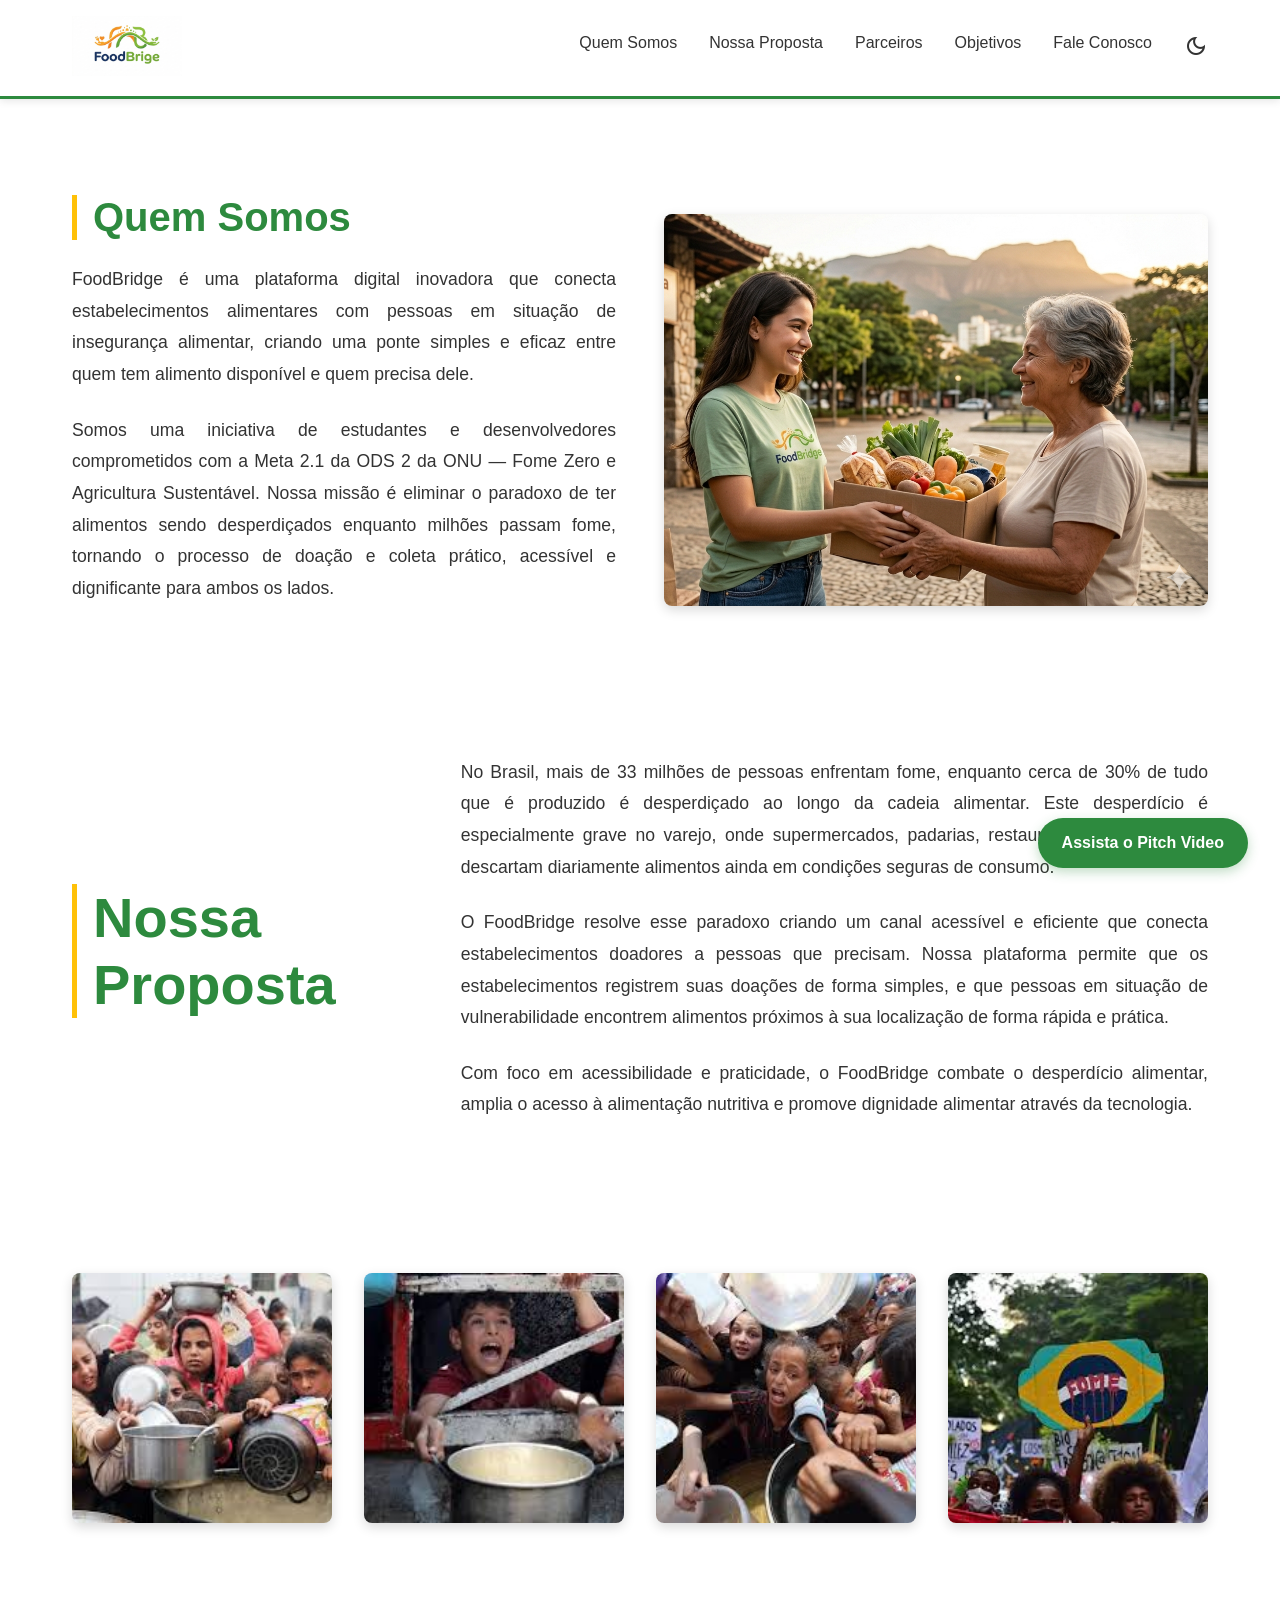
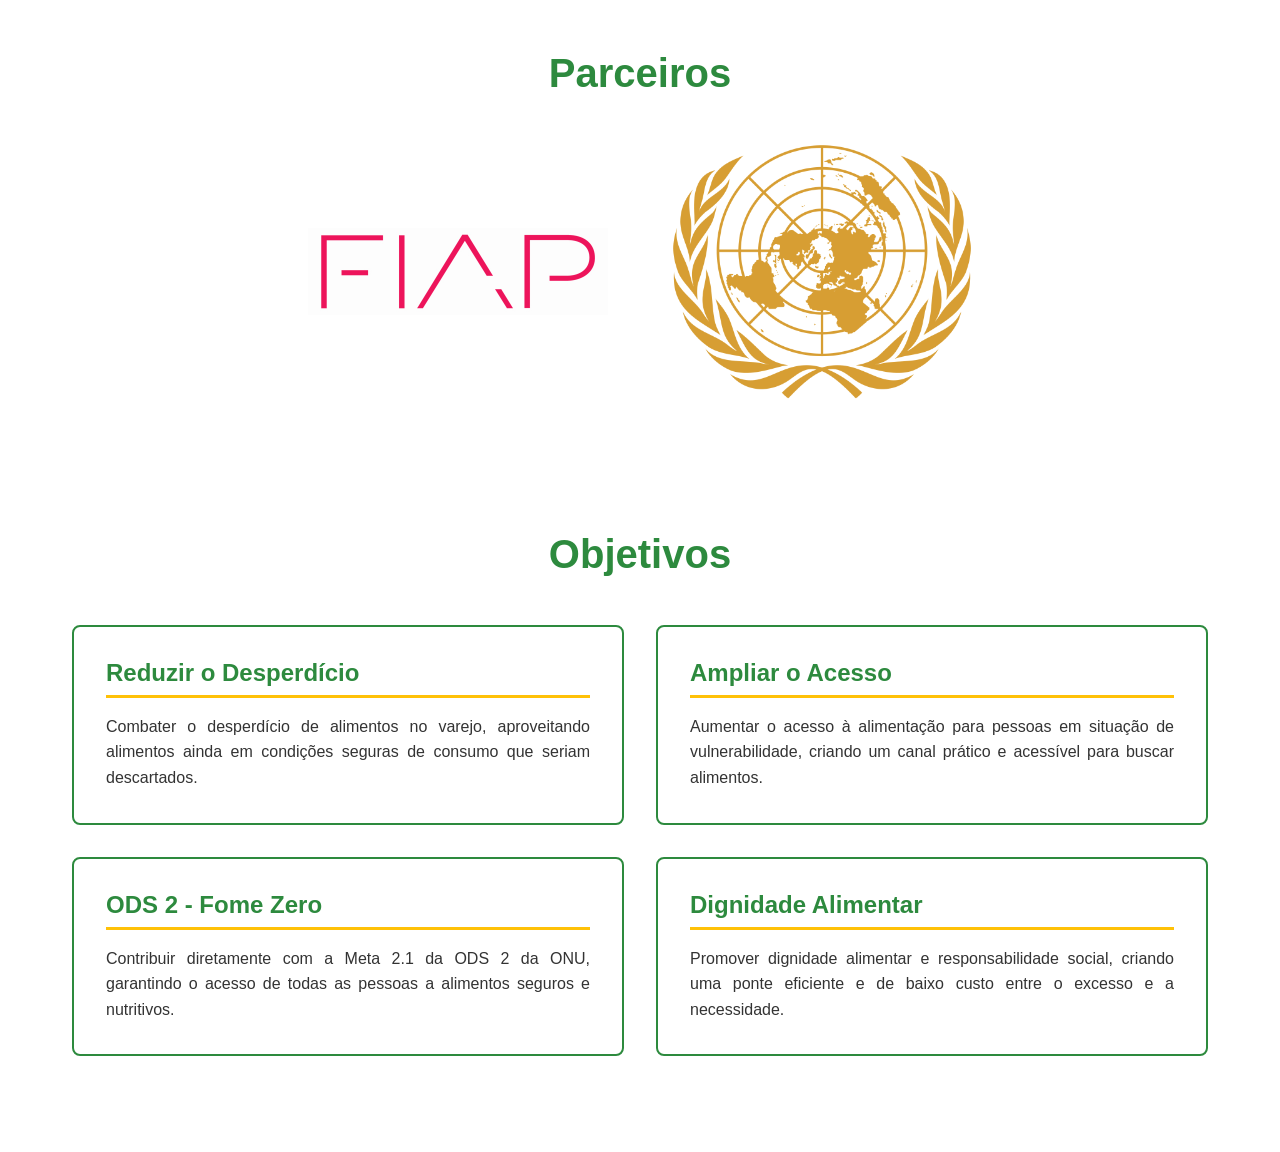
==== index.html @ bb95e129 "feat: website foodBridge - Sprint 4" ====
<!doctype html>
<html lang="pt-br">
  <head>
    <meta charset="UTF-8" />
    <meta name="viewport" content="width=device-width, initial-scale=1.0" />
    <title>FoodBridge</title>
    <link rel="stylesheet" href="style.css" />
    <link rel="icon" href="images/logo.png" type="image/png" />
    <link
      rel="stylesheet"
      href="https://fonts.googleapis.com/css2?family=Material+Symbols+Outlined:opsz,wght,FILL,GRAD@20..48,100..700,0..1,-50..200&icon_names=dark_mode"
    />
  </head>
  <body>
    <div class="link-video-container">
      <a class="link-video" href="https://youtu.be/R_uPDeTlvBQ" target="_blank"
        >Assista o Pitch Video</a
      >
    </div>

    <header class="header">
      <div class="header-container">
        <div class="logo">
          <a href="./"><img src="images/logo.png" alt="FoodBridge Logo" /></a>
        </div>

        <nav class="navbar">
          <ul class="nav-links">
            <li><a href="#quem-somos">Quem Somos</a></li>
            <li><a href="#proposta">Nossa Proposta</a></li>
            <li><a href="#parceiros">Parceiros</a></li>
            <li><a href="#objetivos">Objetivos</a></li>
            <li><a href="fale-conosco.html">Fale Conosco</a></li>
            <li>
              <span class="material-symbols-outlined dark_mode_icon">
                dark_mode
              </span>
            </li>
          </ul>
        </nav>
      </div>
    </header>

    <main>
      <section id="quem-somos" class="quem-somos">
        <div class="quem-somos-container">
          <div class="quem-somos-text">
            <h2>Quem Somos</h2>
            <p>
              FoodBridge é uma plataforma digital inovadora que conecta
              estabelecimentos alimentares com pessoas em situação de
              insegurança alimentar, criando uma ponte simples e eficaz entre
              quem tem alimento disponível e quem precisa dele.
            </p>
            <p>
              Somos uma iniciativa de estudantes e desenvolvedores comprometidos
              com a Meta 2.1 da ODS 2 da ONU — Fome Zero e Agricultura
              Sustentável. Nossa missão é eliminar o paradoxo de ter alimentos
              sendo desperdiçados enquanto milhões passam fome, tornando o
              processo de doação e coleta prático, acessível e dignificante para
              ambos os lados.
            </p>
          </div>
          <div class="quem-somos-image">
            <img src="images/quem-somos.png" alt="Quem Somos" />
          </div>
        </div>
      </section>

      <section id="proposta" class="proposta">
        <div class="proposta-container">
          <div class="proposta-header">
            <h2>Nossa Proposta</h2>
          </div>
          <div class="proposta-text">
            <p>
              No Brasil, mais de 33 milhões de pessoas enfrentam fome, enquanto
              cerca de 30% de tudo que é produzido é desperdiçado ao longo da
              cadeia alimentar. Este desperdício é especialmente grave no
              varejo, onde supermercados, padarias, restaurantes e lanchonetes
              descartam diariamente alimentos ainda em condições seguras de
              consumo.
            </p>
            <p>
              O FoodBridge resolve esse paradoxo criando um canal acessível e
              eficiente que conecta estabelecimentos doadores a pessoas que
              precisam. Nossa plataforma permite que os estabelecimentos
              registrem suas doações de forma simples, e que pessoas em situação
              de vulnerabilidade encontrem alimentos próximos à sua localização
              de forma rápida e prática.
            </p>
            <p>
              Com foco em acessibilidade e praticidade, o FoodBridge combate o
              desperdício alimentar, amplia o acesso à alimentação nutritiva e
              promove dignidade alimentar através da tecnologia.
            </p>
          </div>
        </div>
      </section>

      <section class="gallery">
        <div class="gallery-grid">
          <div class="gallery-item">
            <img src="images/fome-1.jpeg" alt="Galeria" />
          </div>
          <div class="gallery-item">
            <img src="images/fome-2.jpeg" alt="Galeria" />
          </div>
          <div class="gallery-item">
            <img src="images/fome-3.jpeg" alt="Galeria" />
          </div>
          <div class="gallery-item">
            <img src="images/fome-4.jpeg" alt="Galeria" />
          </div>
        </div>
      </section>

      <section id="parceiros" class="parceiros">
        <h2>Parceiros</h2>
        <div class="parceiros-container">
          <div class="parceiro-logo">
            <img src="images/fiap-logo.jpg" alt="FIAP" />
          </div>
          <div class="parceiro-logo">
            <img src="images/onu-logo.png" alt="ONU" />
          </div>
        </div>
      </section>

      <section id="objetivos" class="objetivos">
        <h2>Objetivos</h2>
        <div class="objetivos-container">
          <div class="objetivo-card">
            <h3>Reduzir o Desperdício</h3>
            <p>
              Combater o desperdício de alimentos no varejo, aproveitando
              alimentos ainda em condições seguras de consumo que seriam
              descartados.
            </p>
          </div>
          <div class="objetivo-card">
            <h3>Ampliar o Acesso</h3>
            <p>
              Aumentar o acesso à alimentação para pessoas em situação de
              vulnerabilidade, criando um canal prático e acessível para buscar
              alimentos.
            </p>
          </div>
          <div class="objetivo-card">
            <h3>ODS 2 - Fome Zero</h3>
            <p>
              Contribuir diretamente com a Meta 2.1 da ODS 2 da ONU, garantindo
              o acesso de todas as pessoas a alimentos seguros e nutritivos.
            </p>
          </div>
          <div class="objetivo-card">
            <h3>Dignidade Alimentar</h3>
            <p>
              Promover dignidade alimentar e responsabilidade social, criando
              uma ponte eficiente e de baixo custo entre o excesso e a
              necessidade.
            </p>
          </div>
        </div>
      </section>
    </main>

    <script src="script.js"></script>
  </body>
</html>
---- style.css ----
:root {
  --background: #ffffff;
  --green: #2d8a3e;
  --yellow: #ffc107;
  --light-gray: #f5f5f5;
  --color: #333333;
}

html[data-theme="dark"] {
  --background: #000000;
  --color: #f5f5f5;
}

.material-symbols-outlined {
  font-variation-settings:
    "FILL" 0,
    "wght" 400,
    "GRAD" 0,
    "opsz" 24;
}

.dark_mode_icon {
  cursor: pointer;
}

.dark_mode_icon:hover {
  color: var(--yellow);
}

* {
  margin: 0;
  padding: 0;
  box-sizing: border-box;
}

html,
body {
  font-family: "Segoe UI", Tahoma, Geneva, Verdana, sans-serif;
  color: var(--color);
  background-color: var(--background);
}

.link-video-container {
  position: fixed;
  bottom: 2rem;
  right: 2rem;
  padding: 1rem 1.5rem;
  background-color: var(--green);
  border-radius: 2rem;
  transition: all 0.3s ease;
  box-shadow: 0 4px 12px rgba(45, 138, 62, 0.3);
  display: flex;
  align-items: center;
  justify-content: center;
  cursor: pointer;
}

.link-video-container:hover {
  background-color: #216630;
  transform: translateY(-4px) scale(1.08);
  box-shadow: 0 8px 20px rgba(45, 138, 62, 0.4);
}

.link-video {
  color: var(--background);
  text-decoration: none;
  font-weight: 600;
  font-size: 1rem;
  transition: color 0.3s ease;
}

.header {
  background-color: var(--background);
  border-bottom: 3px solid var(--green);
  box-shadow: 0 2px 8px rgba(0, 0, 0, 0.1);
  position: sticky;
  top: 0;
  z-index: 100;
}

.header-container {
  max-width: 1200px;
  margin: 0 auto;
  padding: 1rem 2rem;
  display: flex;
  justify-content: space-between;
  align-items: center;
}

.logo {
  flex-shrink: 0;
}

.logo img {
  height: 60px;
  width: auto;
  transition: transform 0.3s ease;
}

.logo img:hover {
  transform: scale(1.05);
}

.navbar {
  flex-grow: 1;
  display: flex;
  justify-content: flex-end;
}

.nav-links {
  display: flex;
  list-style: none;
  gap: 2rem;
}

.nav-links a {
  text-decoration: none;
  color: var(--color);
  font-weight: 500;
  font-size: 1rem;
  position: relative;
  transition: color 0.3s ease;
}

.nav-links a::after {
  content: "";
  position: absolute;
  bottom: -5px;
  left: 0;
  width: 0;
  height: 3px;
  background-color: var(--yellow);
  transition: width 0.3s ease;
}

.nav-links a:hover {
  color: var(--green);
}

.nav-links a:hover::after {
  width: 100%;
}

main {
  padding: 2rem;
}

.quem-somos {
  max-width: 1200px;
  margin: 0 auto;
  padding: 4rem 2rem;
}

.quem-somos-container {
  display: flex;
  gap: 3rem;
  align-items: center;
}

.quem-somos-text {
  flex: 1;
}

.quem-somos-text h2 {
  font-size: 2.5rem;
  color: var(--green);
  margin-bottom: 1.5rem;
  border-left: 5px solid var(--yellow);
  padding-left: 1rem;
}

.quem-somos-text p {
  font-size: 1.1rem;
  line-height: 1.8;
  color: var(--color);
  margin-bottom: 1.5rem;
  text-align: justify;
}

.quem-somos-image {
  flex: 1;
}

.quem-somos-image img {
  width: 100%;
  height: auto;
  border-radius: 8px;
  box-shadow: 0 4px 12px rgba(0, 0, 0, 0.15);
}

.proposta {
  max-width: 1200px;
  margin: 0 auto;
  padding: 4rem 2rem;
}

.proposta-container {
  display: flex;
  gap: 3rem;
  align-items: center;
}

.proposta-header {
  flex: 0 0 30%;
}

.proposta-header h2 {
  font-size: 3.5rem;
  color: var(--green);
  border-left: 5px solid var(--yellow);
  padding-left: 1rem;
  line-height: 1.2;
}

.proposta-text {
  flex: 1;
}

.proposta-text p {
  font-size: 1.1rem;
  line-height: 1.8;
  color: var(--color);
  margin-bottom: 1.5rem;
  text-align: justify;
}

.gallery {
  max-width: 1200px;
  margin: 0 auto;
  padding: 4rem 2rem;
}

.gallery-grid {
  display: grid;
  grid-template-columns: repeat(4, 1fr);
  gap: 2rem;
}

.gallery-item {
  overflow: hidden;
  border-radius: 8px;
  box-shadow: 0 4px 12px rgba(0, 0, 0, 0.15);
  transition: transform 0.3s ease;
}

.gallery-item:hover {
  transform: scale(1.05);
}

.gallery-item img {
  width: 100%;
  height: 250px;
  object-fit: cover;
  display: block;
}

.parceiros {
  max-width: 1200px;
  margin: 0 auto;
  padding: 4rem 2rem;
  text-align: center;
}

.parceiros h2 {
  font-size: 2.5rem;
  color: var(--green);
  margin-bottom: 3rem;
}

.parceiros-container {
  display: flex;
  justify-content: center;
  gap: 4rem;
  align-items: center;
}

.parceiro-logo {
  flex: 0 0 300px;
}

.parceiro-logo img {
  width: 100%;
  height: auto;
}

.objetivos {
  max-width: 1200px;
  margin: 0 auto;
  padding: 4rem 2rem;
}

.objetivos h2 {
  font-size: 2.5rem;
  color: var(--green);
  text-align: center;
  margin-bottom: 3rem;
}

.objetivos-container {
  display: grid;
  grid-template-columns: repeat(2, 1fr);
  gap: 2rem;
}

.objetivo-card {
  background-color: var(--background);
  border: 2px solid var(--green);
  border-radius: 8px;
  padding: 2rem;
  transition: all 0.3s ease;
}

.objetivo-card:hover {
  box-shadow: 0 6px 16px rgba(45, 138, 62, 0.2);
  transform: translateY(-4px);
}

.objetivo-card h3 {
  font-size: 1.5rem;
  color: var(--green);
  margin-bottom: 1rem;
  border-bottom: 3px solid var(--yellow);
  padding-bottom: 0.5rem;
}

.objetivo-card p {
  font-size: 1rem;
  line-height: 1.6;
  color: var(--color);
  text-align: justify;
}

.contato-section {
  max-width: 1200px;
  margin: 0 auto;
  padding: 4rem 2rem;
}

.contato-container {
  max-width: 600px;
  margin: 0 auto;
}

.contato-content h1 {
  font-size: 2.5rem;
  color: var(--green);
  text-align: center;
  margin-bottom: 1rem;
}

.contato-subtitle {
  font-size: 1.1rem;
  color: var(--color);
  text-align: center;
  margin-bottom: 2rem;
  line-height: 1.6;
}

.contato-form {
  display: flex;
  flex-direction: column;
  gap: 1.5rem;
}

.form-group {
  display: flex;
  flex-direction: column;
}

.form-group label {
  font-size: 1rem;
  font-weight: 600;
  color: var(--green);
  margin-bottom: 0.5rem;
}

.form-group input,
.form-group textarea {
  padding: 0.75rem;
  border: 2px solid var(--green);
  border-radius: 6px;
  font-size: 1rem;
  font-family: inherit;
  color: var(--color);
  transition: all 0.3s ease;
}

.form-group input::placeholder,
.form-group textarea::placeholder {
  color: #999;
}

.form-group input:focus,
.form-group textarea:focus {
  outline: none;
  border-color: var(--yellow);
  box-shadow: 0 0 0 3px rgba(255, 193, 7, 0.2);
}

.btn-enviar {
  padding: 0.75rem 2rem;
  background-color: var(--green);
  color: var(--background);
  border: none;
  border-radius: 6px;
  font-size: 1.1rem;
  font-weight: 600;
  cursor: pointer;
  transition: all 0.3s ease;
  margin-top: 1rem;
}

.btn-enviar:hover {
  background-color: #216630;
  transform: translateY(-2px);
  box-shadow: 0 4px 12px rgba(45, 138, 62, 0.3);
}

.btn-enviar:active {
  transform: translateY(0);
}

.mensagem-sucesso {
  background-color: #4caf50;
  color: var(--background);
  padding: 1rem;
  border-radius: 6px;
  text-align: center;
  font-weight: 600;
  margin-bottom: 1rem;
  animation: slideIn 0.3s ease;
}

@keyframes slideIn {
  from {
    opacity: 0;
    transform: translateY(-10px);
  }
  to {
    opacity: 1;
    transform: translateY(0);
  }
}

.ultimo-contato-section {
  max-width: 1200px;
  margin: 0 auto;
  padding: 2rem;
}

.ultimo-contato-container {
  max-width: 600px;
  margin: 0 auto;
}

.ultimo-contato-container h2 {
  font-size: 1.8rem;
  color: var(--green);
  margin-bottom: 1.5rem;
  border-left: 5px solid var(--yellow);
  padding-left: 1rem;
}

.ultimo-contato-card {
  background-color: var(--background);
  border: 2px solid var(--green);
  border-radius: 8px;
  padding: 2rem;
  box-shadow: 0 4px 12px rgba(45, 138, 62, 0.1);
}

.ultimo-contato-nome,
.ultimo-contato-email,
.ultimo-contato-data {
  font-size: 1rem;
  color: var(--color);
  margin-bottom: 1rem;
  line-height: 1.6;
}

.ultimo-contato-nome span,
.ultimo-contato-email span,
.ultimo-contato-data span {
  color: var(--green);
  font-weight: 600;
}

.ultimo-contato-mensagem {
  margin-top: 1.5rem;
  padding-top: 1.5rem;
  border-top: 1px solid #e0e0e0;
}

.ultimo-contato-mensagem strong {
  color: var(--green);
}

.ultimo-contato-mensagem p {
  margin-top: 0.75rem;
  font-size: 0.95rem;
  line-height: 1.6;
  color: var(--color);
  text-align: justify;
  word-break: break-word;
}
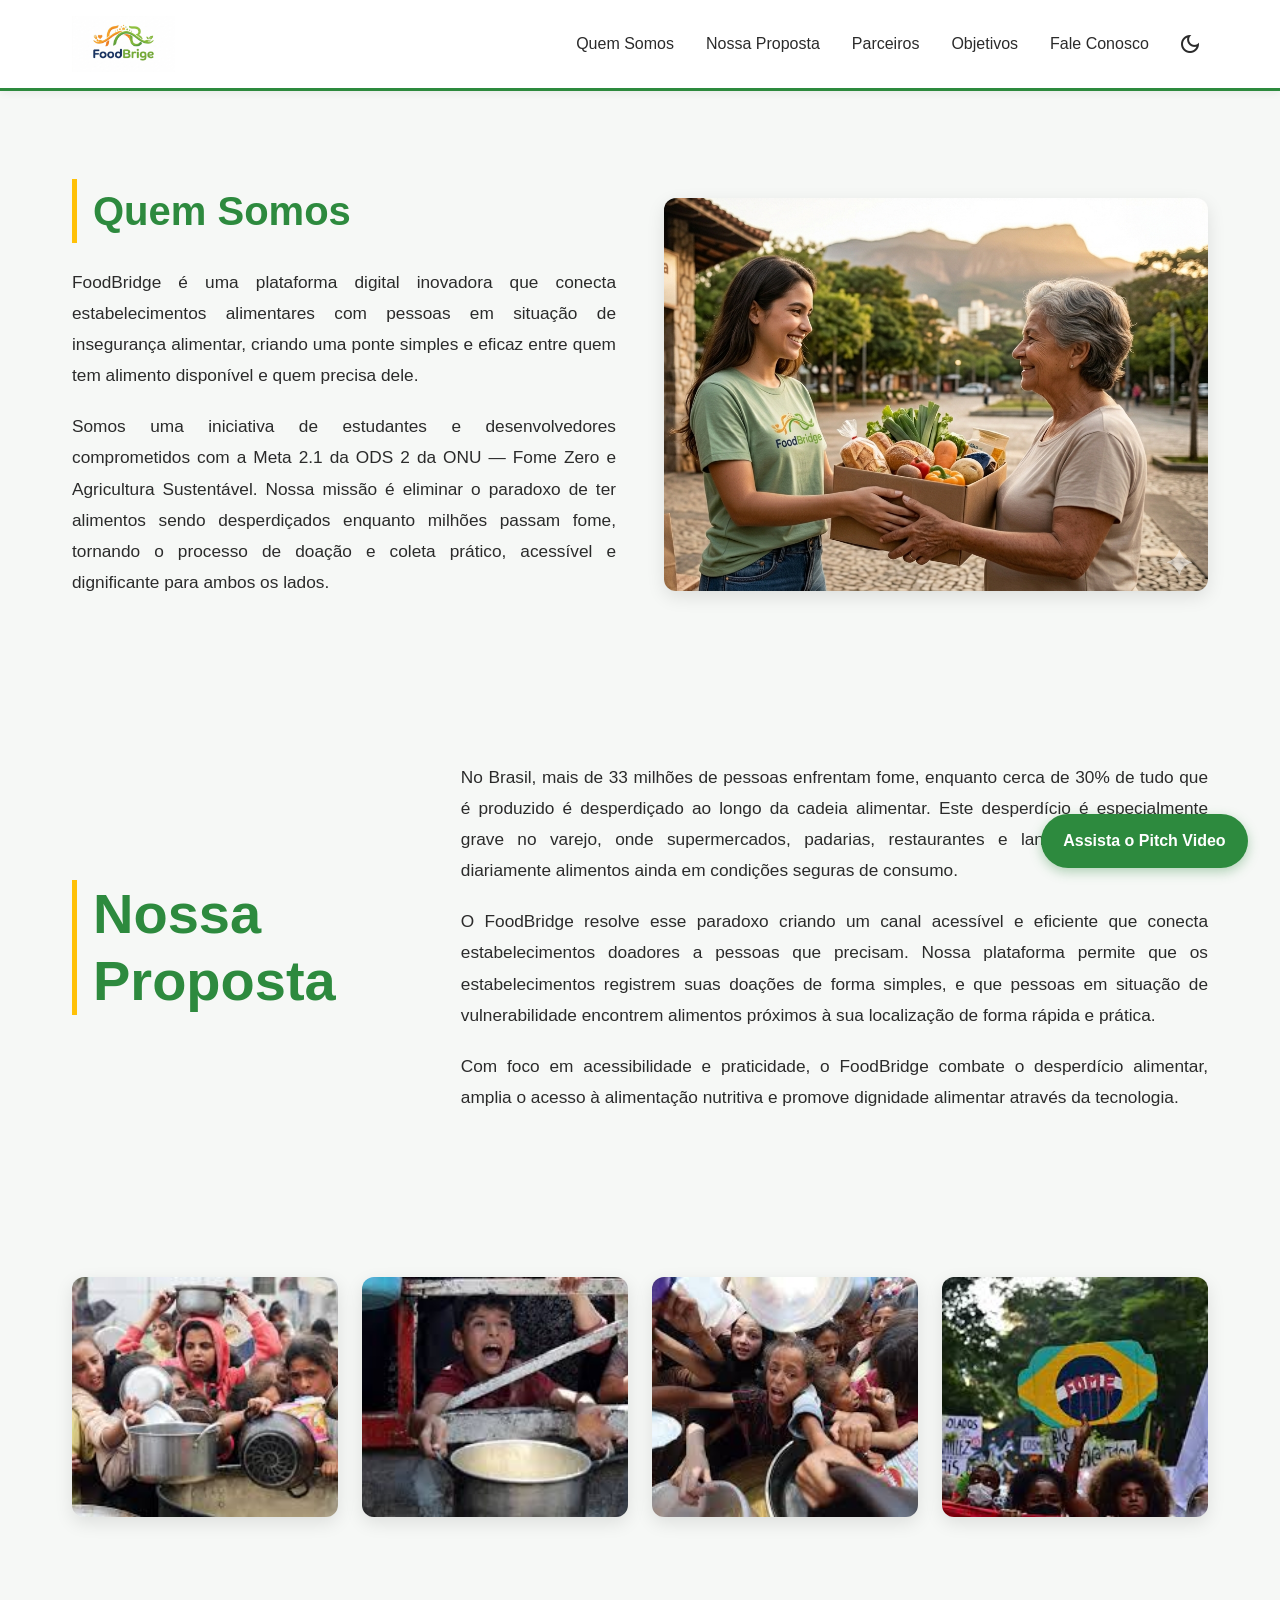
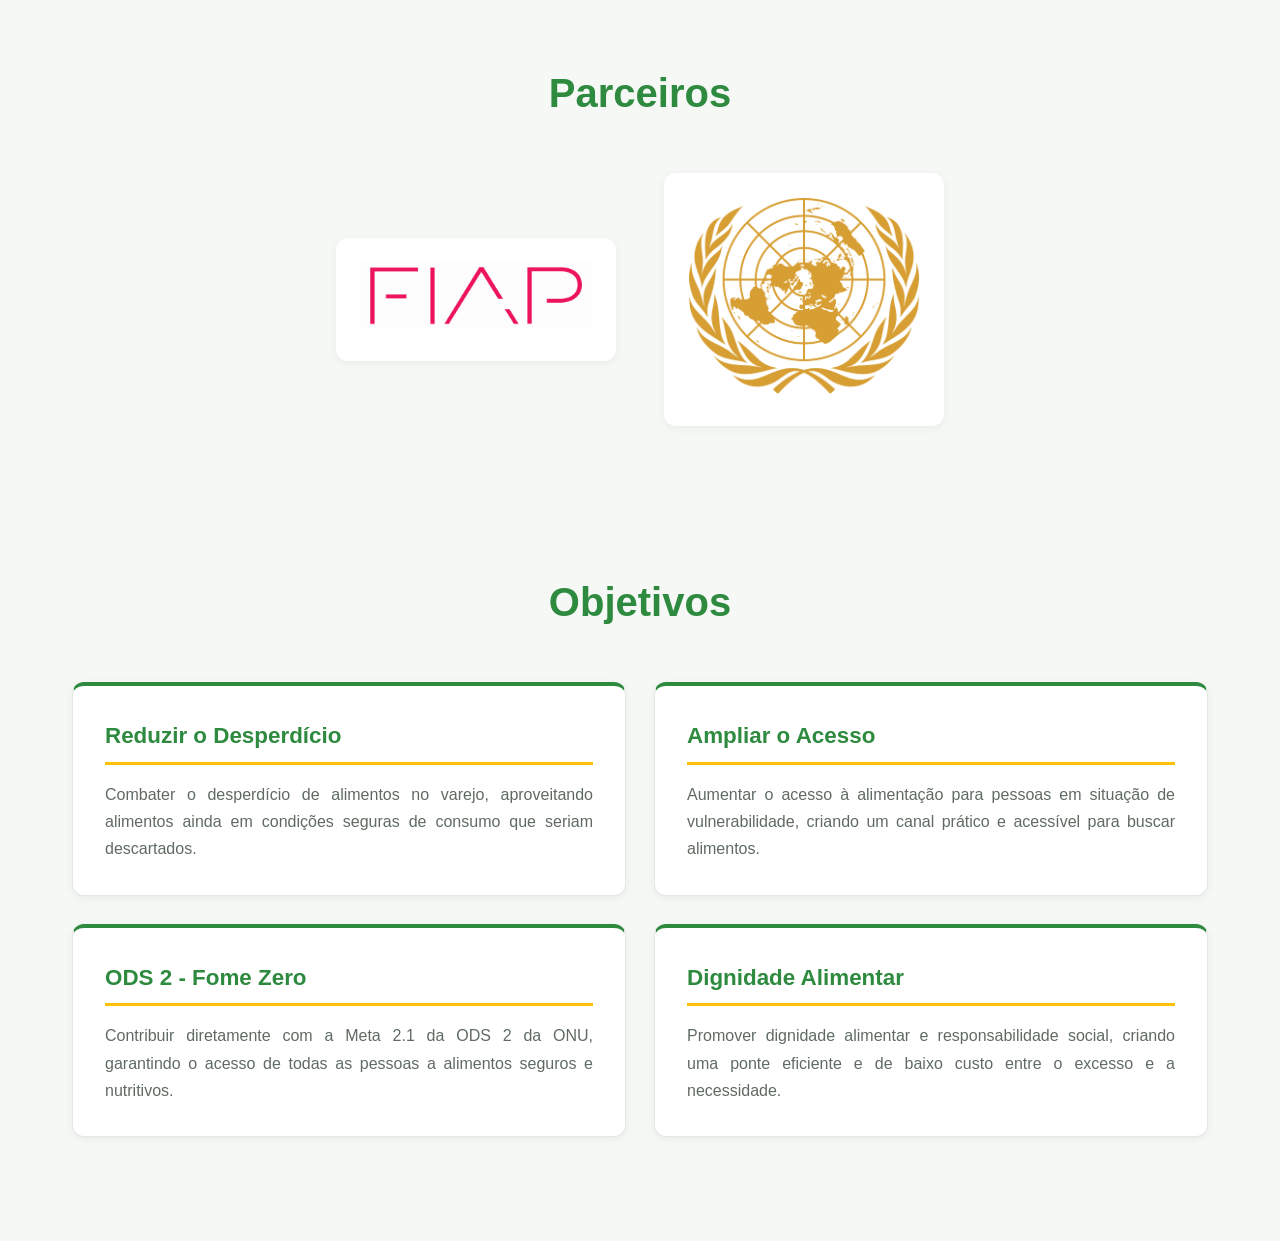
==== commit a3df8cf9: "feat: animação e menu responsivo" ====
--- a/index.html
+++ b/index.html
@@ -8,12 +8,15 @@
     <link rel="icon" href="images/logo.png" type="image/png" />
     <link
       rel="stylesheet"
-      href="https://fonts.googleapis.com/css2?family=Material+Symbols+Outlined:opsz,wght,FILL,GRAD@20..48,100..700,0..1,-50..200&icon_names=dark_mode"
+      href="https://fonts.googleapis.com/css2?family=Material+Symbols+Outlined:opsz,wght,FILL,GRAD@20..48,100..700,0..1,-50..200&icon_names=close,dark_mode,keyboard_arrow_up,menu"
     />
   </head>
   <body>
     <div class="link-video-container">
-      <a class="link-video" href="https://youtu.be/R_uPDeTlvBQ" target="_blank"
+      <a
+        class="link-video"
+        href="https://www.youtube.com/watch?v=3gnqGDIYG1U"
+        target="_blank"
         >Assista o Pitch Video</a
       >
     </div>
@@ -25,19 +28,34 @@
         </div>
 
         <nav class="navbar">
-          <ul class="nav-links">
+          <ul class="nav-links" id="nav-links">
             <li><a href="#quem-somos">Quem Somos</a></li>
             <li><a href="#proposta">Nossa Proposta</a></li>
             <li><a href="#parceiros">Parceiros</a></li>
             <li><a href="#objetivos">Objetivos</a></li>
             <li><a href="fale-conosco.html">Fale Conosco</a></li>
-            <li>
-              <span class="material-symbols-outlined dark_mode_icon">
-                dark_mode
-              </span>
-            </li>
           </ul>
         </nav>
+
+        <div class="header-actions">
+          <span
+            class="material-symbols-outlined dark_mode_icon"
+            role="button"
+            tabindex="0"
+            aria-label="Alternar tema"
+            title="Alternar tema"
+          >
+            dark_mode
+          </span>
+          <button
+            class="menu-toggle"
+            id="menu-toggle"
+            aria-label="Abrir menu"
+            aria-expanded="false"
+          >
+            <span class="material-symbols-outlined">menu</span>
+          </button>
+        </div>
       </div>
     </header>
 
@@ -165,6 +183,15 @@
       </section>
     </main>
 
+    <button
+      id="btn-voltar-topo"
+      class="btn-voltar-topo"
+      aria-label="Voltar ao topo"
+      title="Voltar ao topo"
+    >
+      <span class="material-symbols-outlined">keyboard_arrow_up</span>
+    </button>
+
     <script src="script.js"></script>
   </body>
 </html>
--- a/style.css
+++ b/style.css
@@ -1,14 +1,67 @@
+/* ===== Design tokens ===== */
 :root {
-  --background: #ffffff;
   --green: #2d8a3e;
+  --green-dark: #216630;
   --yellow: #ffc107;
-  --light-gray: #f5f5f5;
-  --color: #333333;
+
+  --page-bg: #f6f8f6;
+  --surface: #ffffff;
+  --on-green: #ffffff;
+
+  --color: #2b2b2b;
+  --text-muted: #5f6b62;
+  --border: #e3e8e3;
+
+  --radius-sm: 8px;
+  --radius-md: 12px;
+  --radius-pill: 999px;
+
+  --shadow-sm: 0 2px 8px rgba(0, 0, 0, 0.06);
+  --shadow-md: 0 6px 18px rgba(0, 0, 0, 0.1);
+  --shadow-lg: 0 12px 28px rgba(0, 0, 0, 0.14);
+
+  --transition: 0.25s ease;
+  --max-width: 1200px;
+  --header-height: 88px;
 }
 
 html[data-theme="dark"] {
-  --background: #000000;
-  --color: #f5f5f5;
+  --page-bg: #161616;
+  --surface: #232323;
+  --color: #e9ebe9;
+  --text-muted: #aab2ab;
+  --border: #353935;
+
+  --shadow-sm: 0 2px 8px rgba(0, 0, 0, 0.4);
+  --shadow-md: 0 6px 18px rgba(0, 0, 0, 0.5);
+  --shadow-lg: 0 12px 28px rgba(0, 0, 0, 0.55);
+}
+
+/* ===== Reset & base ===== */
+* {
+  margin: 0;
+  padding: 0;
+  box-sizing: border-box;
+}
+
+html {
+  scroll-behavior: smooth;
+  scroll-padding-top: calc(var(--header-height) + 12px);
+}
+
+html,
+body {
+  font-family: "Segoe UI", Tahoma, Geneva, Verdana, sans-serif;
+  color: var(--color);
+  background-color: var(--page-bg);
+  line-height: 1.6;
+  transition:
+    background-color var(--transition),
+    color var(--transition);
+}
+
+img {
+  max-width: 100%;
 }
 
 .material-symbols-outlined {
@@ -19,82 +72,35 @@
     "opsz" 24;
 }
 
-.dark_mode_icon {
-  cursor: pointer;
-}
-
-.dark_mode_icon:hover {
-  color: var(--yellow);
-}
-
-* {
-  margin: 0;
-  padding: 0;
-  box-sizing: border-box;
-}
-
-html,
-body {
-  font-family: "Segoe UI", Tahoma, Geneva, Verdana, sans-serif;
-  color: var(--color);
-  background-color: var(--background);
-}
-
-.link-video-container {
-  position: fixed;
-  bottom: 2rem;
-  right: 2rem;
-  padding: 1rem 1.5rem;
-  background-color: var(--green);
-  border-radius: 2rem;
-  transition: all 0.3s ease;
-  box-shadow: 0 4px 12px rgba(45, 138, 62, 0.3);
-  display: flex;
-  align-items: center;
-  justify-content: center;
-  cursor: pointer;
-}
-
-.link-video-container:hover {
-  background-color: #216630;
-  transform: translateY(-4px) scale(1.08);
-  box-shadow: 0 8px 20px rgba(45, 138, 62, 0.4);
-}
-
-.link-video {
-  color: var(--background);
-  text-decoration: none;
-  font-weight: 600;
-  font-size: 1rem;
-  transition: color 0.3s ease;
-}
-
+/* ===== Header / Nav ===== */
 .header {
-  background-color: var(--background);
+  background-color: var(--surface);
   border-bottom: 3px solid var(--green);
-  box-shadow: 0 2px 8px rgba(0, 0, 0, 0.1);
+  box-shadow: var(--shadow-sm);
   position: sticky;
   top: 0;
   z-index: 100;
 }
 
 .header-container {
-  max-width: 1200px;
+  max-width: var(--max-width);
   margin: 0 auto;
   padding: 1rem 2rem;
   display: flex;
   justify-content: space-between;
   align-items: center;
+  gap: 1.5rem;
 }
 
 .logo {
   flex-shrink: 0;
+  line-height: 0;
 }
 
 .logo img {
-  height: 60px;
+  height: 56px;
   width: auto;
-  transition: transform 0.3s ease;
+  transition: transform var(--transition);
 }
 
 .logo img:hover {
@@ -111,6 +117,7 @@
   display: flex;
   list-style: none;
   gap: 2rem;
+  align-items: center;
 }
 
 .nav-links a {
@@ -119,18 +126,19 @@
   font-weight: 500;
   font-size: 1rem;
   position: relative;
-  transition: color 0.3s ease;
+  transition: color var(--transition);
 }
 
 .nav-links a::after {
   content: "";
   position: absolute;
-  bottom: -5px;
+  bottom: -6px;
   left: 0;
   width: 0;
   height: 3px;
+  border-radius: 2px;
   background-color: var(--yellow);
-  transition: width 0.3s ease;
+  transition: width var(--transition);
 }
 
 .nav-links a:hover {
@@ -141,16 +149,97 @@
   width: 100%;
 }
 
+.header-actions {
+  display: flex;
+  align-items: center;
+  gap: 0.75rem;
+  flex-shrink: 0;
+}
+
+.dark_mode_icon {
+  cursor: pointer;
+  border-radius: 50%;
+  padding: 0.35rem;
+  transition:
+    color var(--transition),
+    background-color var(--transition);
+}
+
+.dark_mode_icon:hover {
+  color: var(--yellow);
+  background-color: rgba(255, 193, 7, 0.12);
+}
+
+.menu-toggle {
+  display: none;
+  align-items: center;
+  justify-content: center;
+  background: none;
+  border: none;
+  color: var(--color);
+  cursor: pointer;
+  padding: 0.35rem;
+  border-radius: 50%;
+  transition: background-color var(--transition);
+}
+
+.menu-toggle:hover {
+  background-color: rgba(45, 138, 62, 0.12);
+}
+
+/* ===== Floating Pitch Video link ===== */
+.link-video-container {
+  position: fixed;
+  bottom: 2rem;
+  right: 2rem;
+  padding: 0.9rem 1.4rem;
+  background-color: var(--green);
+  border-radius: var(--radius-pill);
+  transition: all var(--transition);
+  box-shadow: 0 4px 12px rgba(45, 138, 62, 0.35);
+  display: flex;
+  align-items: center;
+  justify-content: center;
+  cursor: pointer;
+  z-index: 90;
+}
+
+.link-video-container:hover {
+  background-color: var(--green-dark);
+  transform: translateY(-4px) scale(1.05);
+  box-shadow: 0 8px 20px rgba(45, 138, 62, 0.45);
+}
+
+.link-video {
+  color: var(--on-green);
+  text-decoration: none;
+  font-weight: 600;
+  font-size: 1rem;
+}
+
+/* ===== Layout helpers ===== */
 main {
-  padding: 2rem;
-}
-
-.quem-somos {
-  max-width: 1200px;
+  padding: 1rem 0 2rem;
+}
+
+.quem-somos,
+.proposta,
+.gallery,
+.parceiros,
+.objetivos {
+  max-width: var(--max-width);
   margin: 0 auto;
-  padding: 4rem 2rem;
-}
-
+  padding: 4.5rem 2rem;
+}
+
+.section-title {
+  color: var(--green);
+  border-left: 5px solid var(--yellow);
+  padding-left: 1rem;
+  line-height: 1.2;
+}
+
+/* ===== Quem Somos ===== */
 .quem-somos-container {
   display: flex;
   gap: 3rem;
@@ -162,7 +251,7 @@
 }
 
 .quem-somos-text h2 {
-  font-size: 2.5rem;
+  font-size: clamp(1.9rem, 4vw, 2.5rem);
   color: var(--green);
   margin-bottom: 1.5rem;
   border-left: 5px solid var(--yellow);
@@ -170,10 +259,10 @@
 }
 
 .quem-somos-text p {
-  font-size: 1.1rem;
+  font-size: 1.08rem;
   line-height: 1.8;
   color: var(--color);
-  margin-bottom: 1.5rem;
+  margin-bottom: 1.25rem;
   text-align: justify;
 }
 
@@ -184,16 +273,11 @@
 .quem-somos-image img {
   width: 100%;
   height: auto;
-  border-radius: 8px;
-  box-shadow: 0 4px 12px rgba(0, 0, 0, 0.15);
-}
-
-.proposta {
-  max-width: 1200px;
-  margin: 0 auto;
-  padding: 4rem 2rem;
-}
-
+  border-radius: var(--radius-md);
+  box-shadow: var(--shadow-md);
+}
+
+/* ===== Proposta ===== */
 .proposta-container {
   display: flex;
   gap: 3rem;
@@ -205,7 +289,7 @@
 }
 
 .proposta-header h2 {
-  font-size: 3.5rem;
+  font-size: clamp(2.2rem, 5vw, 3.5rem);
   color: var(--green);
   border-left: 5px solid var(--yellow);
   padding-left: 1rem;
@@ -217,65 +301,76 @@
 }
 
 .proposta-text p {
-  font-size: 1.1rem;
+  font-size: 1.08rem;
   line-height: 1.8;
   color: var(--color);
-  margin-bottom: 1.5rem;
+  margin-bottom: 1.25rem;
   text-align: justify;
 }
 
-.gallery {
-  max-width: 1200px;
-  margin: 0 auto;
-  padding: 4rem 2rem;
-}
-
+/* ===== Gallery ===== */
 .gallery-grid {
   display: grid;
   grid-template-columns: repeat(4, 1fr);
-  gap: 2rem;
+  gap: 1.5rem;
 }
 
 .gallery-item {
   overflow: hidden;
-  border-radius: 8px;
-  box-shadow: 0 4px 12px rgba(0, 0, 0, 0.15);
-  transition: transform 0.3s ease;
+  border-radius: var(--radius-md);
+  box-shadow: var(--shadow-md);
+  transition: transform var(--transition);
 }
 
 .gallery-item:hover {
-  transform: scale(1.05);
+  transform: translateY(-6px) scale(1.02);
 }
 
 .gallery-item img {
   width: 100%;
-  height: 250px;
+  height: 240px;
   object-fit: cover;
   display: block;
-}
-
+  transition: transform 0.4s ease;
+}
+
+.gallery-item:hover img {
+  transform: scale(1.08);
+}
+
+/* ===== Parceiros ===== */
 .parceiros {
-  max-width: 1200px;
-  margin: 0 auto;
-  padding: 4rem 2rem;
   text-align: center;
 }
 
 .parceiros h2 {
-  font-size: 2.5rem;
+  font-size: clamp(1.9rem, 4vw, 2.5rem);
   color: var(--green);
   margin-bottom: 3rem;
 }
 
 .parceiros-container {
   display: flex;
+  flex-wrap: wrap;
   justify-content: center;
-  gap: 4rem;
+  gap: 3rem;
   align-items: center;
 }
 
 .parceiro-logo {
-  flex: 0 0 300px;
+  flex: 0 1 280px;
+  background: var(--surface);
+  padding: 1.5rem;
+  border-radius: var(--radius-md);
+  box-shadow: var(--shadow-sm);
+  transition:
+    transform var(--transition),
+    box-shadow var(--transition);
+}
+
+.parceiro-logo:hover {
+  transform: translateY(-4px);
+  box-shadow: var(--shadow-md);
 }
 
 .parceiro-logo img {
@@ -283,14 +378,9 @@
   height: auto;
 }
 
-.objetivos {
-  max-width: 1200px;
-  margin: 0 auto;
-  padding: 4rem 2rem;
-}
-
+/* ===== Objetivos ===== */
 .objetivos h2 {
-  font-size: 2.5rem;
+  font-size: clamp(1.9rem, 4vw, 2.5rem);
   color: var(--green);
   text-align: center;
   margin-bottom: 3rem;
@@ -299,24 +389,27 @@
 .objetivos-container {
   display: grid;
   grid-template-columns: repeat(2, 1fr);
-  gap: 2rem;
+  gap: 1.75rem;
 }
 
 .objetivo-card {
-  background-color: var(--background);
-  border: 2px solid var(--green);
-  border-radius: 8px;
+  background-color: var(--surface);
+  border: 1px solid var(--border);
+  border-top: 4px solid var(--green);
+  border-radius: var(--radius-md);
   padding: 2rem;
-  transition: all 0.3s ease;
+  box-shadow: var(--shadow-sm);
+  transition: all var(--transition);
 }
 
 .objetivo-card:hover {
-  box-shadow: 0 6px 16px rgba(45, 138, 62, 0.2);
-  transform: translateY(-4px);
+  box-shadow: var(--shadow-lg);
+  transform: translateY(-6px);
+  border-top-color: var(--yellow);
 }
 
 .objetivo-card h3 {
-  font-size: 1.5rem;
+  font-size: 1.4rem;
   color: var(--green);
   margin-bottom: 1rem;
   border-bottom: 3px solid var(--yellow);
@@ -325,32 +418,38 @@
 
 .objetivo-card p {
   font-size: 1rem;
-  line-height: 1.6;
-  color: var(--color);
+  line-height: 1.7;
+  color: var(--text-muted);
   text-align: justify;
 }
 
+/* ===== Contato ===== */
 .contato-section {
-  max-width: 1200px;
+  max-width: var(--max-width);
   margin: 0 auto;
-  padding: 4rem 2rem;
+  padding: 4rem 2rem 2rem;
 }
 
 .contato-container {
-  max-width: 600px;
+  max-width: 620px;
   margin: 0 auto;
+  background: var(--surface);
+  padding: 2.5rem;
+  border-radius: var(--radius-md);
+  box-shadow: var(--shadow-md);
+  border: 1px solid var(--border);
 }
 
 .contato-content h1 {
-  font-size: 2.5rem;
+  font-size: clamp(2rem, 5vw, 2.75rem);
   color: var(--green);
   text-align: center;
-  margin-bottom: 1rem;
+  margin-bottom: 0.75rem;
 }
 
 .contato-subtitle {
-  font-size: 1.1rem;
-  color: var(--color);
+  font-size: 1.05rem;
+  color: var(--text-muted);
   text-align: center;
   margin-bottom: 2rem;
   line-height: 1.6;
@@ -359,7 +458,7 @@
 .contato-form {
   display: flex;
   flex-direction: column;
-  gap: 1.5rem;
+  gap: 1.25rem;
 }
 
 .form-group {
@@ -368,7 +467,7 @@
 }
 
 .form-group label {
-  font-size: 1rem;
+  font-size: 0.95rem;
   font-weight: 600;
   color: var(--green);
   margin-bottom: 0.5rem;
@@ -376,44 +475,51 @@
 
 .form-group input,
 .form-group textarea {
-  padding: 0.75rem;
-  border: 2px solid var(--green);
-  border-radius: 6px;
+  padding: 0.8rem 0.9rem;
+  border: 2px solid var(--border);
+  border-radius: var(--radius-sm);
   font-size: 1rem;
   font-family: inherit;
+  background: var(--surface);
   color: var(--color);
-  transition: all 0.3s ease;
+  transition: all var(--transition);
+}
+
+.form-group textarea {
+  resize: vertical;
+  min-height: 130px;
 }
 
 .form-group input::placeholder,
 .form-group textarea::placeholder {
-  color: #999;
+  color: var(--text-muted);
+  opacity: 0.8;
 }
 
 .form-group input:focus,
 .form-group textarea:focus {
   outline: none;
-  border-color: var(--yellow);
-  box-shadow: 0 0 0 3px rgba(255, 193, 7, 0.2);
+  border-color: var(--green);
+  box-shadow: 0 0 0 3px rgba(45, 138, 62, 0.18);
 }
 
 .btn-enviar {
-  padding: 0.75rem 2rem;
+  padding: 0.85rem 2rem;
   background-color: var(--green);
-  color: var(--background);
+  color: var(--on-green);
   border: none;
-  border-radius: 6px;
-  font-size: 1.1rem;
+  border-radius: var(--radius-sm);
+  font-size: 1.05rem;
   font-weight: 600;
   cursor: pointer;
-  transition: all 0.3s ease;
-  margin-top: 1rem;
+  transition: all var(--transition);
+  margin-top: 0.5rem;
 }
 
 .btn-enviar:hover {
-  background-color: #216630;
+  background-color: var(--green-dark);
   transform: translateY(-2px);
-  box-shadow: 0 4px 12px rgba(45, 138, 62, 0.3);
+  box-shadow: 0 4px 12px rgba(45, 138, 62, 0.35);
 }
 
 .btn-enviar:active {
@@ -421,13 +527,12 @@
 }
 
 .mensagem-sucesso {
-  background-color: #4caf50;
-  color: var(--background);
+  background-color: #3ba74d;
+  color: #ffffff;
   padding: 1rem;
-  border-radius: 6px;
+  border-radius: var(--radius-sm);
   text-align: center;
   font-weight: 600;
-  margin-bottom: 1rem;
   animation: slideIn 0.3s ease;
 }
 
@@ -442,19 +547,20 @@
   }
 }
 
+/* ===== Último contato ===== */
 .ultimo-contato-section {
-  max-width: 1200px;
+  max-width: var(--max-width);
   margin: 0 auto;
-  padding: 2rem;
+  padding: 1rem 2rem 4rem;
 }
 
 .ultimo-contato-container {
-  max-width: 600px;
+  max-width: 620px;
   margin: 0 auto;
 }
 
 .ultimo-contato-container h2 {
-  font-size: 1.8rem;
+  font-size: 1.7rem;
   color: var(--green);
   margin-bottom: 1.5rem;
   border-left: 5px solid var(--yellow);
@@ -462,11 +568,12 @@
 }
 
 .ultimo-contato-card {
-  background-color: var(--background);
-  border: 2px solid var(--green);
-  border-radius: 8px;
+  background-color: var(--surface);
+  border: 1px solid var(--border);
+  border-left: 4px solid var(--green);
+  border-radius: var(--radius-md);
   padding: 2rem;
-  box-shadow: 0 4px 12px rgba(45, 138, 62, 0.1);
+  box-shadow: var(--shadow-sm);
 }
 
 .ultimo-contato-nome,
@@ -474,7 +581,7 @@
 .ultimo-contato-data {
   font-size: 1rem;
   color: var(--color);
-  margin-bottom: 1rem;
+  margin-bottom: 0.85rem;
   line-height: 1.6;
 }
 
@@ -488,7 +595,7 @@
 .ultimo-contato-mensagem {
   margin-top: 1.5rem;
   padding-top: 1.5rem;
-  border-top: 1px solid #e0e0e0;
+  border-top: 1px solid var(--border);
 }
 
 .ultimo-contato-mensagem strong {
@@ -499,7 +606,243 @@
   margin-top: 0.75rem;
   font-size: 0.95rem;
   line-height: 1.6;
-  color: var(--color);
+  color: var(--text-muted);
   text-align: justify;
   word-break: break-word;
 }
+
+/* ===== Voltar ao topo ===== */
+.btn-voltar-topo {
+  position: fixed;
+  bottom: 2rem;
+  left: 2rem;
+  width: 3.25rem;
+  height: 3.25rem;
+  background-color: var(--green);
+  color: var(--on-green);
+  border: none;
+  border-radius: 50%;
+  cursor: pointer;
+  display: flex;
+  align-items: center;
+  justify-content: center;
+  box-shadow: 0 4px 12px rgba(45, 138, 62, 0.35);
+  opacity: 0;
+  visibility: hidden;
+  transform: translateY(1rem);
+  transition: all var(--transition);
+  z-index: 90;
+}
+
+.btn-voltar-topo.visivel {
+  opacity: 1;
+  visibility: visible;
+  transform: translateY(0);
+}
+
+.btn-voltar-topo:hover {
+  background-color: var(--green-dark);
+  transform: translateY(-4px) scale(1.08);
+  box-shadow: 0 8px 20px rgba(45, 138, 62, 0.45);
+}
+
+.btn-voltar-topo .material-symbols-outlined {
+  font-size: 1.75rem;
+}
+
+/* ===== Responsividade ===== */
+@media (max-width: 992px) {
+  .quem-somos,
+  .proposta,
+  .gallery,
+  .parceiros,
+  .objetivos {
+    padding: 3.5rem 2rem;
+  }
+
+  .gallery-grid {
+    grid-template-columns: repeat(2, 1fr);
+  }
+
+  .proposta-header {
+    flex: 0 0 38%;
+  }
+}
+
+@media (max-width: 768px) {
+  .header-container {
+    padding: 0.85rem 1.25rem;
+    gap: 0.75rem;
+  }
+
+  .menu-toggle {
+    display: flex;
+  }
+
+  .navbar {
+    flex-grow: 0;
+  }
+
+  .nav-links {
+    position: absolute;
+    top: 100%;
+    left: 0;
+    right: 0;
+    flex-direction: column;
+    align-items: stretch;
+    gap: 0;
+    background: var(--surface);
+    border-bottom: 3px solid var(--green);
+    box-shadow: var(--shadow-md);
+    max-height: 0;
+    overflow: hidden;
+    transition: max-height var(--transition);
+  }
+
+  .nav-links.active {
+    max-height: 360px;
+  }
+
+  .nav-links li {
+    width: 100%;
+    border-top: 1px solid var(--border);
+  }
+
+  .nav-links a {
+    display: block;
+    padding: 1rem 1.5rem;
+  }
+
+  .nav-links a::after {
+    display: none;
+  }
+
+  .nav-links a:hover {
+    background-color: rgba(45, 138, 62, 0.08);
+  }
+
+  .quem-somos-container,
+  .proposta-container {
+    flex-direction: column;
+    gap: 2rem;
+  }
+
+  .proposta-header {
+    flex: 1;
+  }
+
+  .quem-somos-image {
+    order: -1;
+    width: 100%;
+  }
+
+  .objetivos-container {
+    grid-template-columns: 1fr;
+  }
+
+  .quem-somos,
+  .proposta,
+  .gallery,
+  .parceiros,
+  .objetivos {
+    padding: 3rem 1.5rem;
+  }
+
+  .contato-section {
+    padding: 2.5rem 1.5rem 1.5rem;
+  }
+
+  .contato-container {
+    padding: 1.75rem;
+  }
+}
+
+/* ===== Animação de revelação ao rolar ===== */
+.reveal {
+  opacity: 0;
+}
+
+.reveal.is-visible {
+  animation: revealUp 0.85s cubic-bezier(0.22, 1, 0.36, 1) both;
+  will-change: opacity, transform;
+}
+
+/* Estado final: sem transform persistente, liberando os efeitos de hover */
+.reveal.reveal-done {
+  opacity: 1;
+}
+
+@keyframes revealUp {
+  from {
+    opacity: 0;
+    transform: translateY(60px) scale(0.94);
+  }
+  to {
+    opacity: 1;
+    transform: translateY(0) scale(1);
+  }
+}
+
+/* Efeito cascata (stagger) nos grupos de itens */
+.gallery-grid .gallery-item:nth-child(2),
+.objetivos-container .objetivo-card:nth-child(2),
+.parceiros-container .parceiro-logo:nth-child(2) {
+  animation-delay: 0.12s;
+}
+
+.gallery-grid .gallery-item:nth-child(3),
+.objetivos-container .objetivo-card:nth-child(3) {
+  animation-delay: 0.24s;
+}
+
+.gallery-grid .gallery-item:nth-child(4),
+.objetivos-container .objetivo-card:nth-child(4) {
+  animation-delay: 0.36s;
+}
+
+@media (prefers-reduced-motion: reduce) {
+  .reveal,
+  .reveal.is-visible,
+  .reveal.reveal-done {
+    opacity: 1;
+    transform: none;
+    animation: none;
+  }
+}
+
+/* ===== Responsividade (cont.) ===== */
+@media (max-width: 480px) {
+  .gallery-grid {
+    grid-template-columns: 1fr;
+  }
+
+  .gallery-item img {
+    height: 220px;
+  }
+
+  .quem-somos-text p,
+  .proposta-text p {
+    text-align: left;
+  }
+
+  .link-video-container {
+    bottom: 1rem;
+    right: 1rem;
+    padding: 0.75rem 1.1rem;
+  }
+
+  .link-video {
+    font-size: 0.9rem;
+  }
+
+  .btn-voltar-topo {
+    bottom: 1rem;
+    left: 1rem;
+    width: 2.9rem;
+    height: 2.9rem;
+  }
+
+  .contato-container {
+    padding: 1.5rem 1.25rem;
+  }
+}
